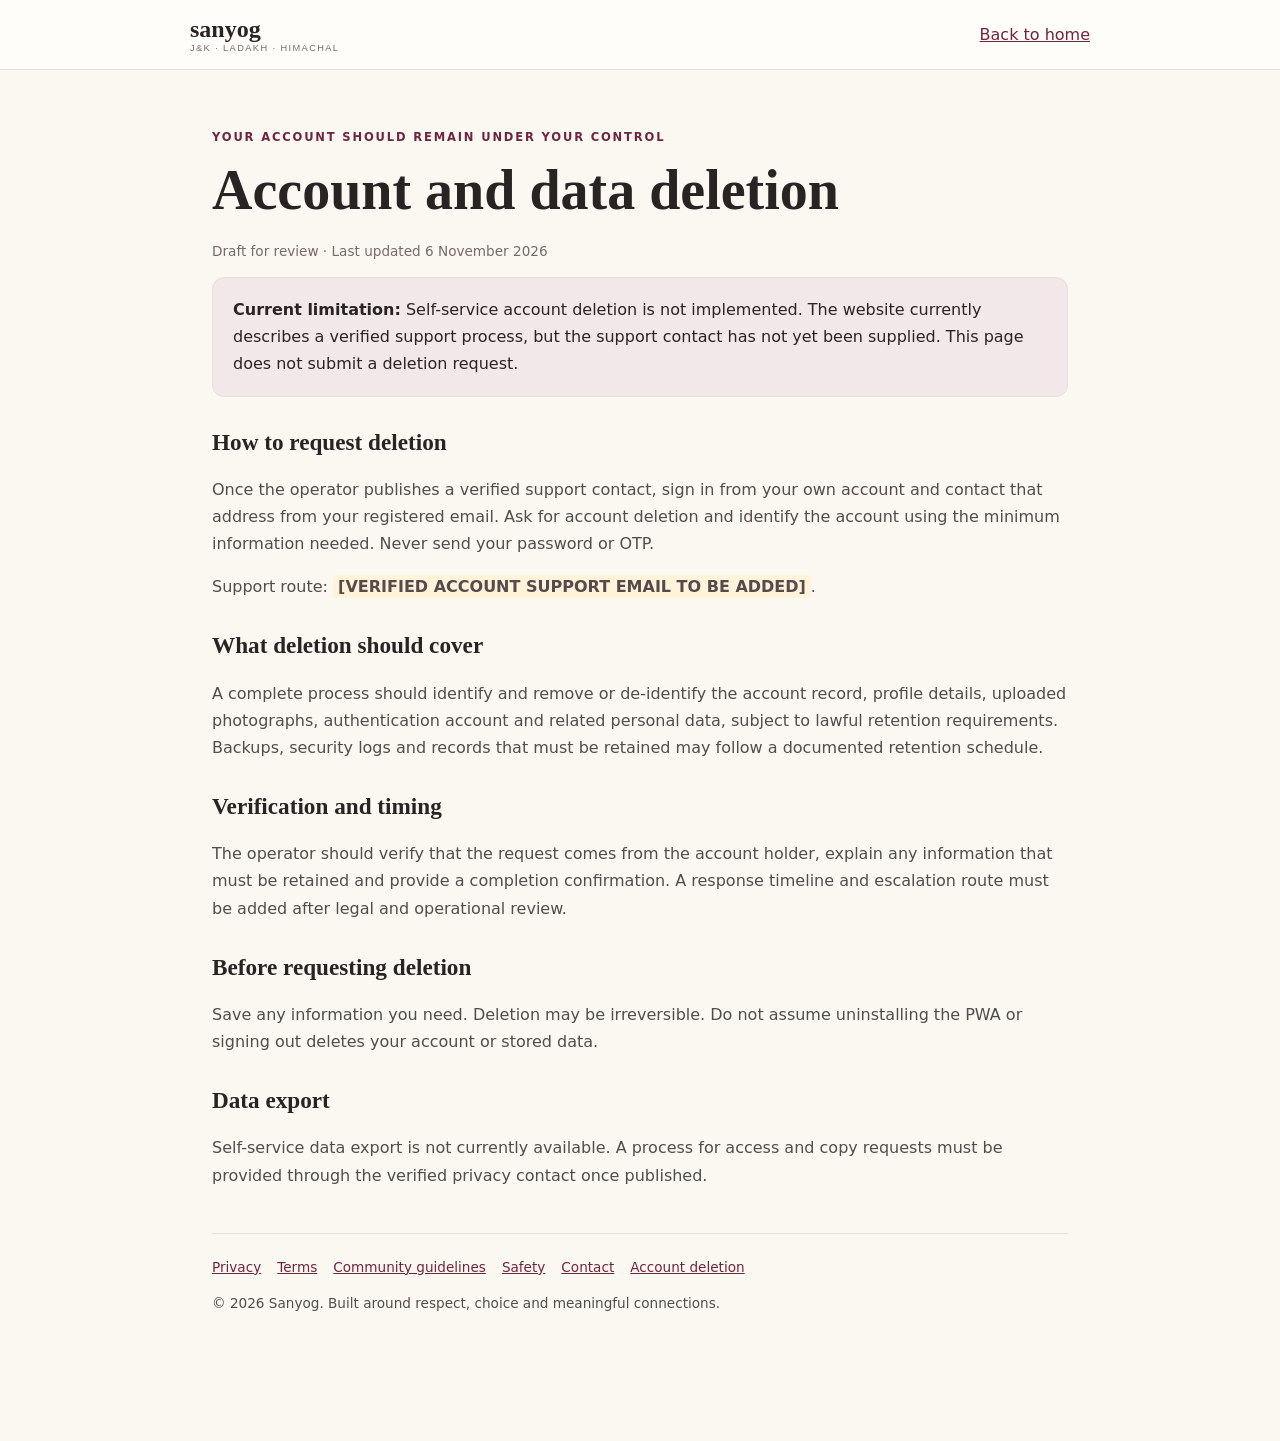
==== account-deletion.html @ 9d7b7363 "Add account-deletion legal and trust page" ====
<!doctype html>
<html lang="en"><head><meta charset="utf-8"><meta name="viewport" content="width=device-width,initial-scale=1"><meta name="theme-color" content="#70253f"><meta name="robots" content="index,follow"><title>Account and data deletion | Sanyog</title><link rel="stylesheet" href="legal.css"></head><body><header class="top"><a class="brand" href="index.html">sanyog<small>J&K · LADAKH · HIMACHAL</small></a><a href="index.html">Back to home</a></header><main class="wrap"><span class="eyebrow">Your account should remain under your control</span><h1>Account and data deletion</h1><p class="meta">Draft for review · Last updated 6 November 2026</p>
<div class="notice"><strong>Current limitation:</strong> Self-service account deletion is not implemented. The website currently describes a verified support process, but the support contact has not yet been supplied. This page does not submit a deletion request.</div>
<h2>How to request deletion</h2><p>Once the operator publishes a verified support contact, sign in from your own account and contact that address from your registered email. Ask for account deletion and identify the account using the minimum information needed. Never send your password or OTP.</p>
<p>Support route: <span class="placeholder">[VERIFIED ACCOUNT SUPPORT EMAIL TO BE ADDED]</span>.</p>
<h2>What deletion should cover</h2><p>A complete process should identify and remove or de-identify the account record, profile details, uploaded photographs, authentication account and related personal data, subject to lawful retention requirements. Backups, security logs and records that must be retained may follow a documented retention schedule.</p>
<h2>Verification and timing</h2><p>The operator should verify that the request comes from the account holder, explain any information that must be retained and provide a completion confirmation. A response timeline and escalation route must be added after legal and operational review.</p>
<h2>Before requesting deletion</h2><p>Save any information you need. Deletion may be irreversible. Do not assume uninstalling the PWA or signing out deletes your account or stored data.</p>
<h2>Data export</h2><p>Self-service data export is not currently available. A process for access and copy requests must be provided through the verified privacy contact once published.</p><footer class="foot"><a href="privacy-policy.html">Privacy</a><a href="terms.html">Terms</a><a href="community-guidelines.html">Community guidelines</a><a href="safety.html">Safety</a><a href="contact.html">Contact</a><a href="account-deletion.html">Account deletion</a><p>© 2026 Sanyog. Built around respect, choice and meaningful connections.</p></footer></main></body></html>
---- legal.css ----
:root{--wine:#70253f;--deep:#4b182d;--cream:#fbf8f2;--paper:#fffdf9;--ink:#292324;--muted:#766a6b;--line:#e9dfd9;--rose:#f3e8e9}*{box-sizing:border-box}body{margin:0;background:var(--cream);color:var(--ink);font:16px/1.7 Inter,system-ui,-apple-system,"Segoe UI",sans-serif}a{color:var(--wine)}.top{background:var(--paper);border-bottom:1px solid var(--line);padding:16px max(22px,calc((100% - 900px)/2));display:flex;align-items:center;justify-content:space-between}.brand{color:var(--ink);text-decoration:none;font:600 1.5rem Georgia}.brand small{display:block;color:var(--muted);font: .58rem Inter, sans-serif;letter-spacing:.15em}.wrap{max-width:900px;margin:52px auto;padding:0 22px 60px}.eyebrow{color:var(--wine);font-size:.72rem;letter-spacing:.16em;text-transform:uppercase;font-weight:750}h1,h2,h3{font-family:Georgia,serif;line-height:1.2}h1{font-size:clamp(2.2rem,6vw,3.5rem);margin:.5rem 0 1rem}h2{font-size:1.45rem;margin-top:2rem}p,li{color:#554b4c}.intro,.notice{background:var(--paper);border:1px solid var(--line);border-radius:12px;padding:18px 20px}.notice{background:var(--rose)}.meta{font-size:.85rem;color:var(--muted)}.foot{border-top:1px solid var(--line);padding-top:22px;margin-top:44px;font-size:.85rem}.foot a{margin-right:16px}.placeholder{background:#fff3d9;padding:2px 5px;border-radius:4px;font-weight:650}.back{display:inline-block;margin-top:24px;text-decoration:none;font-weight:700}
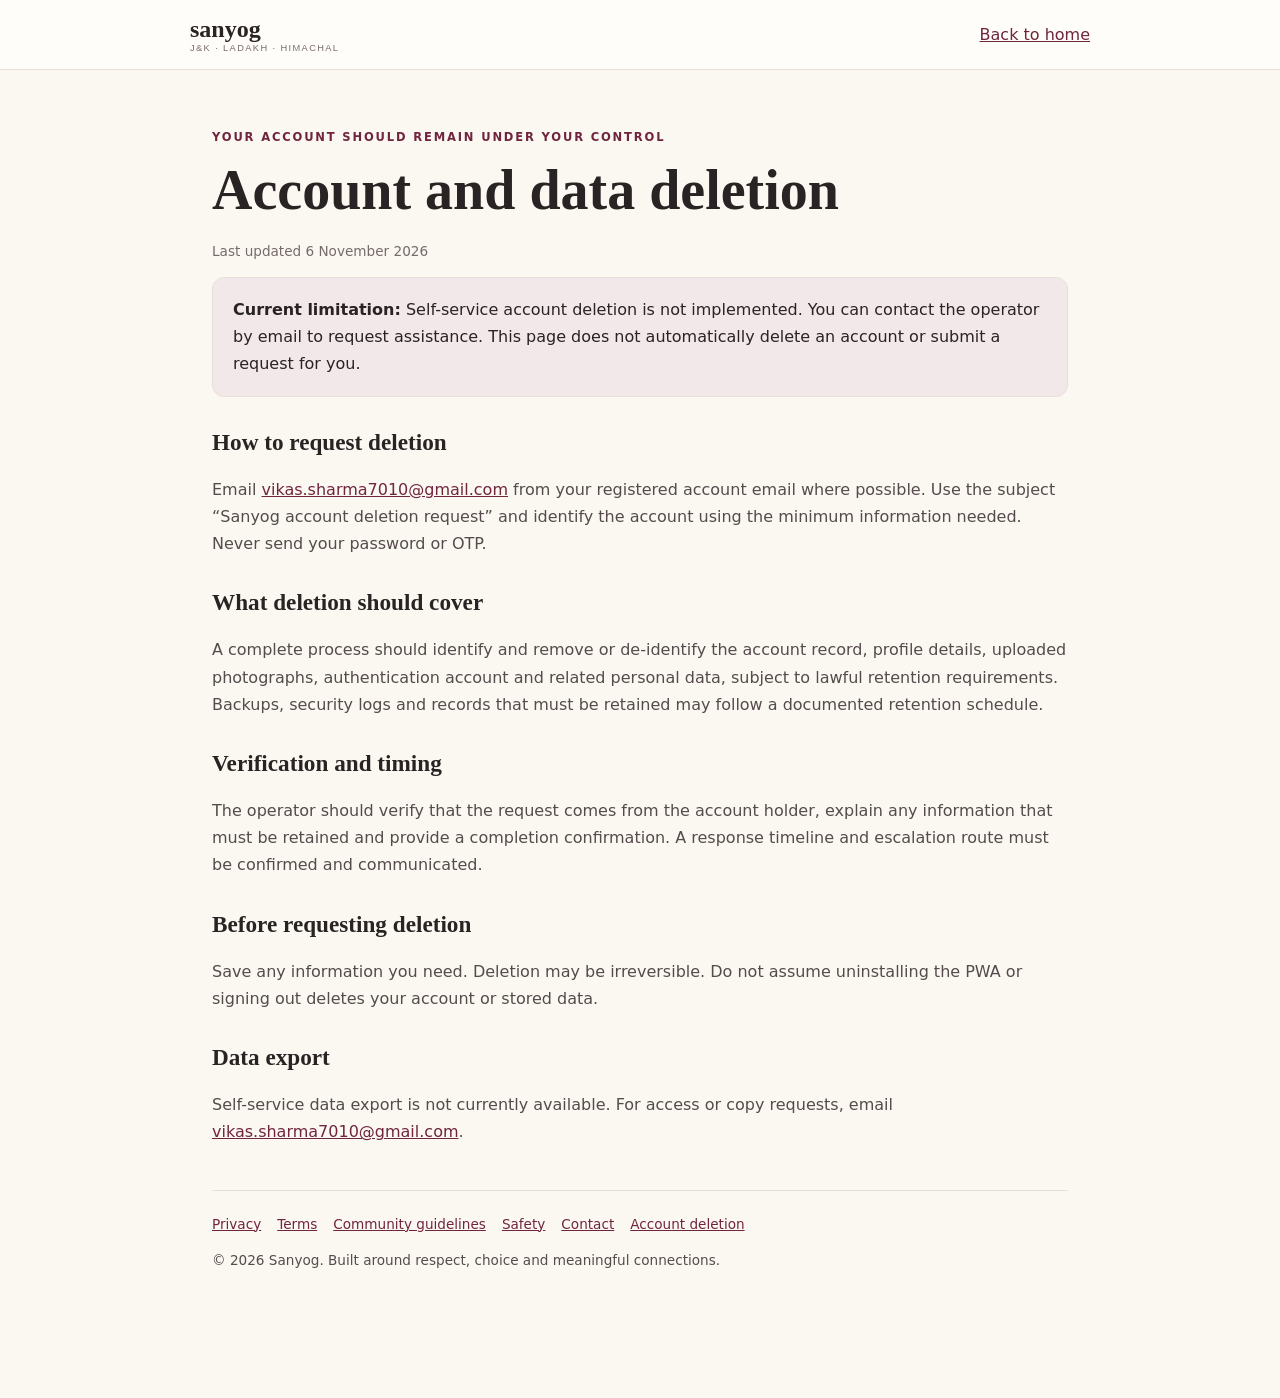
==== commit 0f39d316: "Add verified operator and contact details to account-deletion.html" ====
--- a/account-deletion.html
+++ b/account-deletion.html
@@ -1,9 +1,8 @@
 <!doctype html>
-<html lang="en"><head><meta charset="utf-8"><meta name="viewport" content="width=device-width,initial-scale=1"><meta name="theme-color" content="#70253f"><meta name="robots" content="index,follow"><title>Account and data deletion | Sanyog</title><link rel="stylesheet" href="legal.css"></head><body><header class="top"><a class="brand" href="index.html">sanyog<small>J&K · LADAKH · HIMACHAL</small></a><a href="index.html">Back to home</a></header><main class="wrap"><span class="eyebrow">Your account should remain under your control</span><h1>Account and data deletion</h1><p class="meta">Draft for review · Last updated 6 November 2026</p>
-<div class="notice"><strong>Current limitation:</strong> Self-service account deletion is not implemented. The website currently describes a verified support process, but the support contact has not yet been supplied. This page does not submit a deletion request.</div>
-<h2>How to request deletion</h2><p>Once the operator publishes a verified support contact, sign in from your own account and contact that address from your registered email. Ask for account deletion and identify the account using the minimum information needed. Never send your password or OTP.</p>
-<p>Support route: <span class="placeholder">[VERIFIED ACCOUNT SUPPORT EMAIL TO BE ADDED]</span>.</p>
+<html lang="en"><head><meta charset="utf-8"><meta name="viewport" content="width=device-width,initial-scale=1"><meta name="theme-color" content="#70253f"><meta name="robots" content="index,follow"><title>Account and data deletion | Sanyog</title><link rel="stylesheet" href="legal.css"></head><body><header class="top"><a class="brand" href="index.html">sanyog<small>J&K · LADAKH · HIMACHAL</small></a><a href="index.html">Back to home</a></header><main class="wrap"><span class="eyebrow">Your account should remain under your control</span><h1>Account and data deletion</h1><p class="meta">Last updated 6 November 2026</p>
+<div class="notice"><strong>Current limitation:</strong> Self-service account deletion is not implemented. You can contact the operator by email to request assistance. This page does not automatically delete an account or submit a request for you.</div>
+<h2>How to request deletion</h2><p>Email <a href="mailto:vikas.sharma7010@gmail.com">vikas.sharma7010@gmail.com</a> from your registered account email where possible. Use the subject “Sanyog account deletion request” and identify the account using the minimum information needed. Never send your password or OTP.</p>
 <h2>What deletion should cover</h2><p>A complete process should identify and remove or de-identify the account record, profile details, uploaded photographs, authentication account and related personal data, subject to lawful retention requirements. Backups, security logs and records that must be retained may follow a documented retention schedule.</p>
-<h2>Verification and timing</h2><p>The operator should verify that the request comes from the account holder, explain any information that must be retained and provide a completion confirmation. A response timeline and escalation route must be added after legal and operational review.</p>
+<h2>Verification and timing</h2><p>The operator should verify that the request comes from the account holder, explain any information that must be retained and provide a completion confirmation. A response timeline and escalation route must be confirmed and communicated.</p>
 <h2>Before requesting deletion</h2><p>Save any information you need. Deletion may be irreversible. Do not assume uninstalling the PWA or signing out deletes your account or stored data.</p>
-<h2>Data export</h2><p>Self-service data export is not currently available. A process for access and copy requests must be provided through the verified privacy contact once published.</p><footer class="foot"><a href="privacy-policy.html">Privacy</a><a href="terms.html">Terms</a><a href="community-guidelines.html">Community guidelines</a><a href="safety.html">Safety</a><a href="contact.html">Contact</a><a href="account-deletion.html">Account deletion</a><p>© 2026 Sanyog. Built around respect, choice and meaningful connections.</p></footer></main></body></html>+<h2>Data export</h2><p>Self-service data export is not currently available. For access or copy requests, email <a href="mailto:vikas.sharma7010@gmail.com">vikas.sharma7010@gmail.com</a>.</p><footer class="foot"><a href="privacy-policy.html">Privacy</a><a href="terms.html">Terms</a><a href="community-guidelines.html">Community guidelines</a><a href="safety.html">Safety</a><a href="contact.html">Contact</a><a href="account-deletion.html">Account deletion</a><p>© 2026 Sanyog. Built around respect, choice and meaningful connections.</p></footer></main></body></html>
